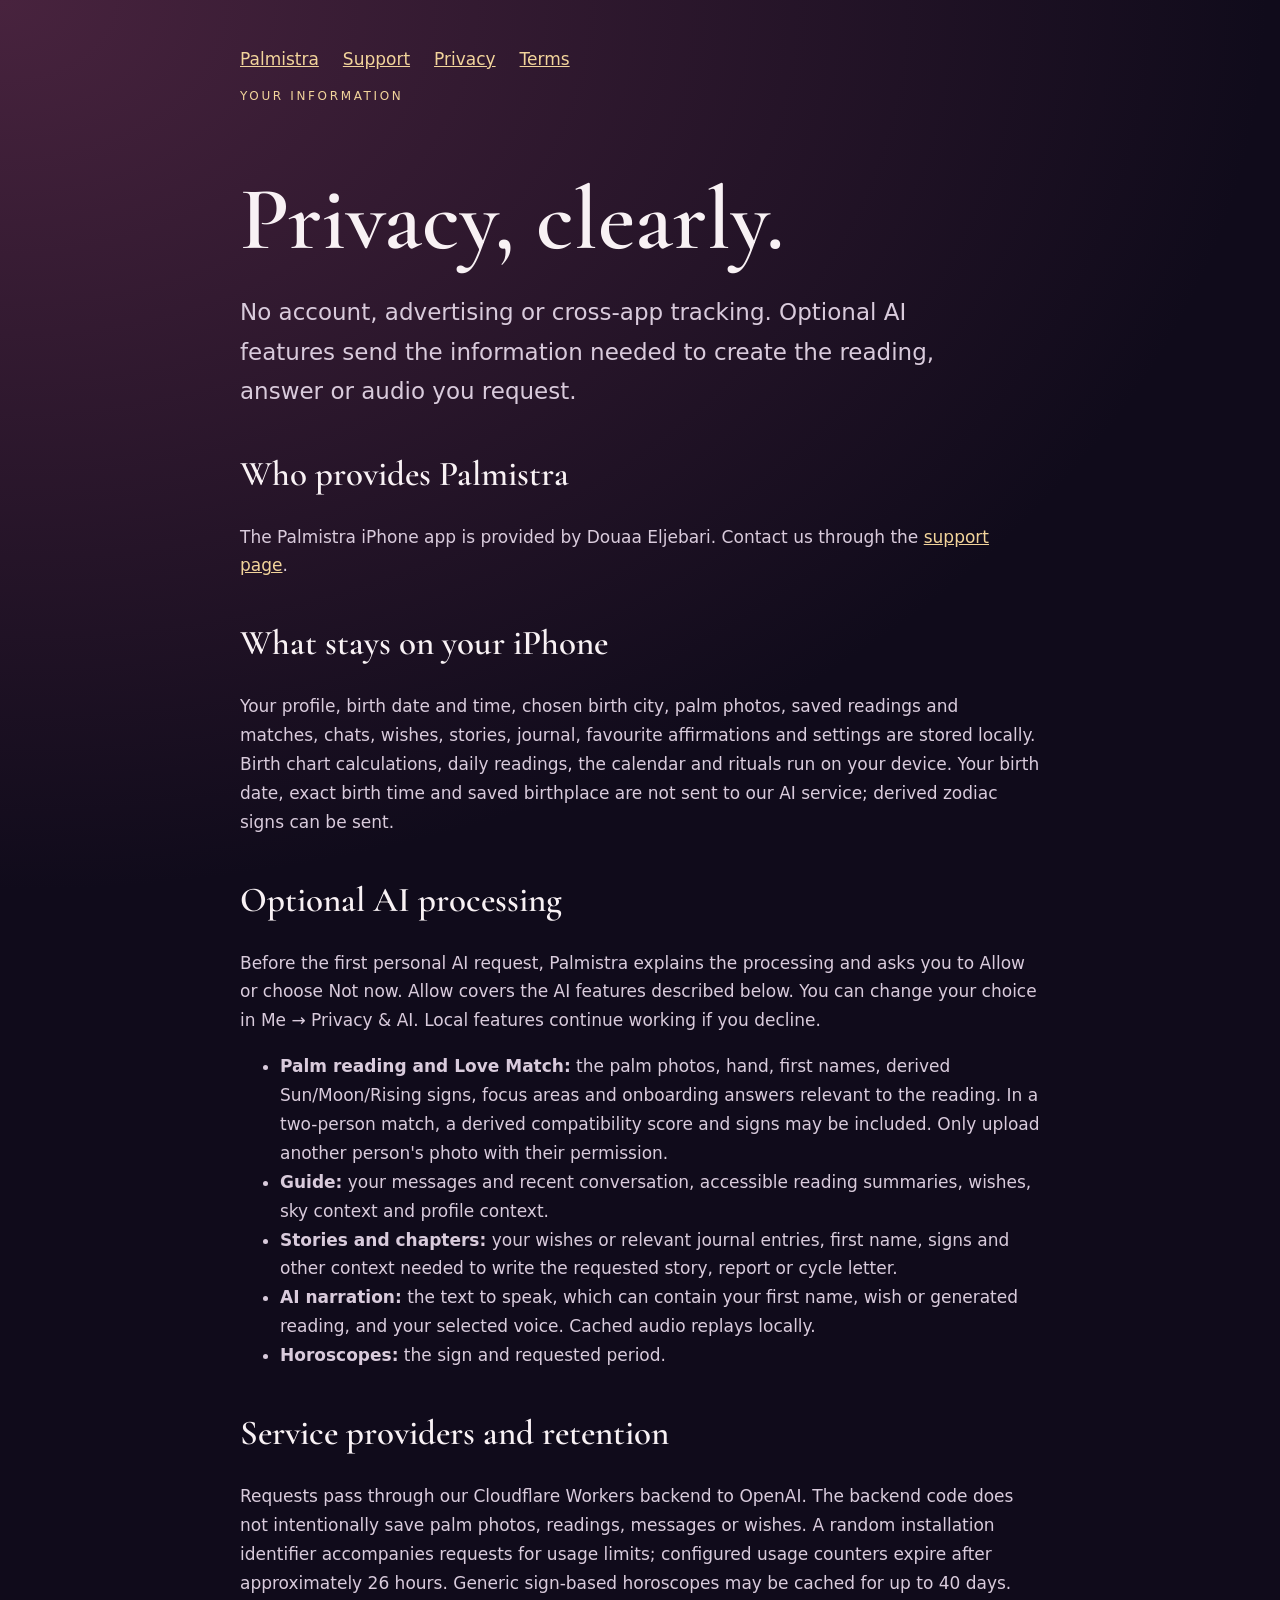
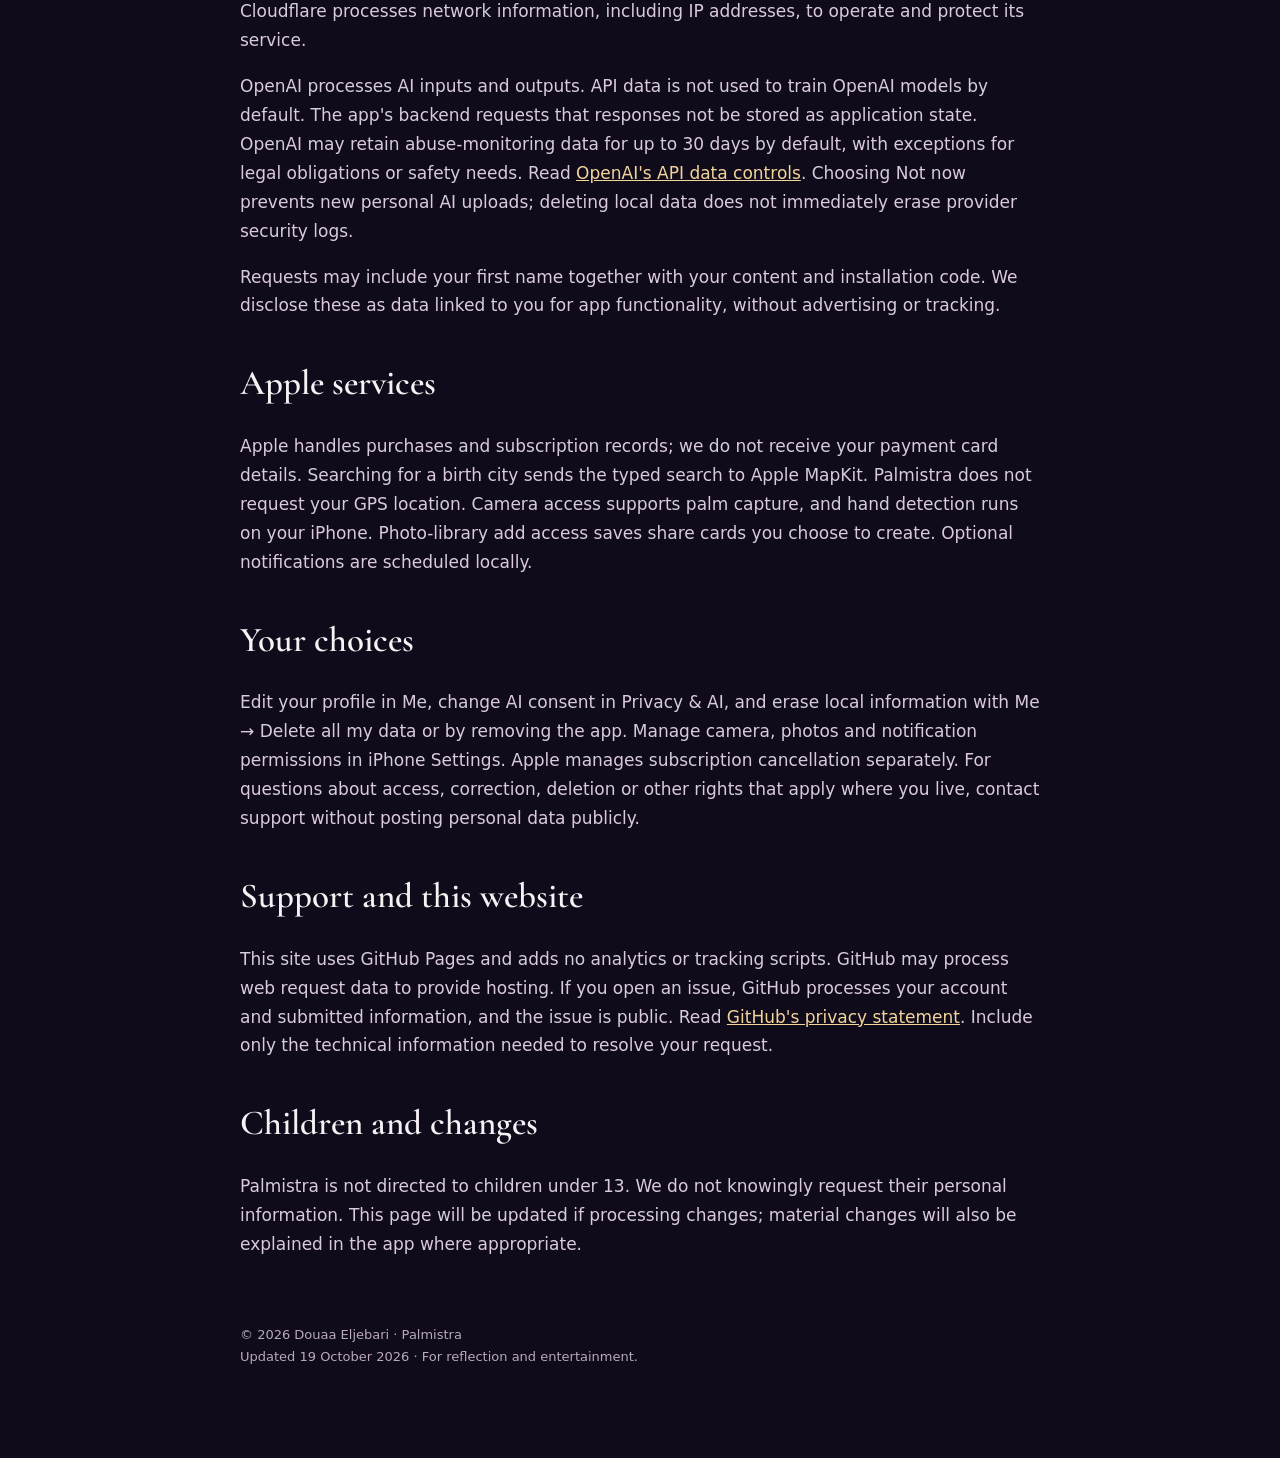
==== privacy.html @ 1ca02d77 "Publish Palmistra support and privacy pages" ====
<!doctype html><html lang="en"><head><meta charset="utf-8"><meta name="viewport" content="width=device-width,initial-scale=1"><meta name="description" content="Palmistra privacy policy: local information, optional AI processing, providers, retention and your choices."><title>Privacy Policy · Palmistra</title><link rel="stylesheet" href="style.css"><link rel="canonical" href="https://zero-was-here.github.io/palmistra-support/privacy.html"></head><body><main><nav><a href="index.html">Palmistra</a><a href="support.html">Support</a><a href="privacy.html">Privacy</a><a href="terms.html">Terms</a></nav><p class="eyebrow">YOUR INFORMATION</p><h1>Privacy, clearly.</h1><p class="lead">No account, advertising or cross-app tracking. Optional AI features send the information needed to create the reading, answer or audio you request.</p><h2>Who provides Palmistra</h2><p>The Palmistra iPhone app is provided by Douaa Eljebari. Contact us through the <a href="support.html">support page</a>.</p><h2>What stays on your iPhone</h2><p>Your profile, birth date and time, chosen birth city, palm photos, saved readings and matches, chats, wishes, stories, journal, favourite affirmations and settings are stored locally. Birth chart calculations, daily readings, the calendar and rituals run on your device. Your birth date, exact birth time and saved birthplace are not sent to our AI service; derived zodiac signs can be sent.</p><h2>Optional AI processing</h2><p>Before the first personal AI request, Palmistra explains the processing and asks you to Allow or choose Not now. Allow covers the AI features described below. You can change your choice in Me → Privacy &amp; AI. Local features continue working if you decline.</p><ul><li><strong>Palm reading and Love Match:</strong> the palm photos, hand, first names, derived Sun/Moon/Rising signs, focus areas and onboarding answers relevant to the reading. In a two-person match, a derived compatibility score and signs may be included. Only upload another person's photo with their permission.</li><li><strong>Guide:</strong> your messages and recent conversation, accessible reading summaries, wishes, sky context and profile context.</li><li><strong>Stories and chapters:</strong> your wishes or relevant journal entries, first name, signs and other context needed to write the requested story, report or cycle letter.</li><li><strong>AI narration:</strong> the text to speak, which can contain your first name, wish or generated reading, and your selected voice. Cached audio replays locally.</li><li><strong>Horoscopes:</strong> the sign and requested period.</li></ul><h2>Service providers and retention</h2><p>Requests pass through our Cloudflare Workers backend to OpenAI. The backend code does not intentionally save palm photos, readings, messages or wishes. A random installation identifier accompanies requests for usage limits; configured usage counters expire after approximately 26 hours. Generic sign-based horoscopes may be cached for up to 40 days. Cloudflare processes network information, including IP addresses, to operate and protect its service.</p><p>OpenAI processes AI inputs and outputs. API data is not used to train OpenAI models by default. The app's backend requests that responses not be stored as application state. OpenAI may retain abuse-monitoring data for up to 30 days by default, with exceptions for legal obligations or safety needs. Read <a href="https://developers.openai.com/api/docs/guides/your-data">OpenAI's API data controls</a>. Choosing Not now prevents new personal AI uploads; deleting local data does not immediately erase provider security logs.</p><p>Requests may include your first name together with your content and installation code. We disclose these as data linked to you for app functionality, without advertising or tracking.</p><h2>Apple services</h2><p>Apple handles purchases and subscription records; we do not receive your payment card details. Searching for a birth city sends the typed search to Apple MapKit. Palmistra does not request your GPS location. Camera access supports palm capture, and hand detection runs on your iPhone. Photo-library add access saves share cards you choose to create. Optional notifications are scheduled locally.</p><h2>Your choices</h2><p>Edit your profile in Me, change AI consent in Privacy &amp; AI, and erase local information with Me → Delete all my data or by removing the app. Manage camera, photos and notification permissions in iPhone Settings. Apple manages subscription cancellation separately. For questions about access, correction, deletion or other rights that apply where you live, contact support without posting personal data publicly.</p><h2>Support and this website</h2><p>This site uses GitHub Pages and adds no analytics or tracking scripts. GitHub may process web request data to provide hosting. If you open an issue, GitHub processes your account and submitted information, and the issue is public. Read <a href="https://docs.github.com/en/site-policy/privacy-policies/github-general-privacy-statement">GitHub's privacy statement</a>. Include only the technical information needed to resolve your request.</p><h2>Children and changes</h2><p>Palmistra is not directed to children under 13. We do not knowingly request their personal information. This page will be updated if processing changes; material changes will also be explained in the app where appropriate.</p><footer>© 2026 Douaa Eljebari · Palmistra<br>Updated 19 October 2026 · For reflection and entertainment.</footer></main></body></html>
---- style.css ----
@font-face{font-family:Display;src:url(assets/CormorantGaramond-SemiBold.ttf)}:root{color-scheme:dark}*{box-sizing:border-box}body{margin:0;background:#100b1b radial-gradient(ellipse at top left,#48233e,transparent 70%) fixed;color:#f8f1f4;font:17px/1.7 system-ui,sans-serif}main{max-width:850px;margin:auto;padding:45px 25px 90px}nav{display:flex;gap:24px;flex-wrap:wrap}a{color:#f2d49b}h1,h2{font-family:Display,serif;font-weight:600;line-height:1.08}h1{font-size:clamp(52px,9vw,90px);margin:65px 0 25px}h2{font-size:35px;margin-top:45px}p,li{color:#d9cbdc}.eyebrow{letter-spacing:.22em;font-size:12px;color:#f2d49b}.lead{font-size:23px;max-width:700px}.card{border:1px solid #66516d;padding:24px;border-radius:24px;background:#ffffff08}.button{display:inline-block;border-radius:30px;background:#f4e7d9;color:#21152b;text-decoration:none;padding:12px 24px;font-weight:650}footer{margin-top:65px;font-size:13px;color:#b8a9bd}
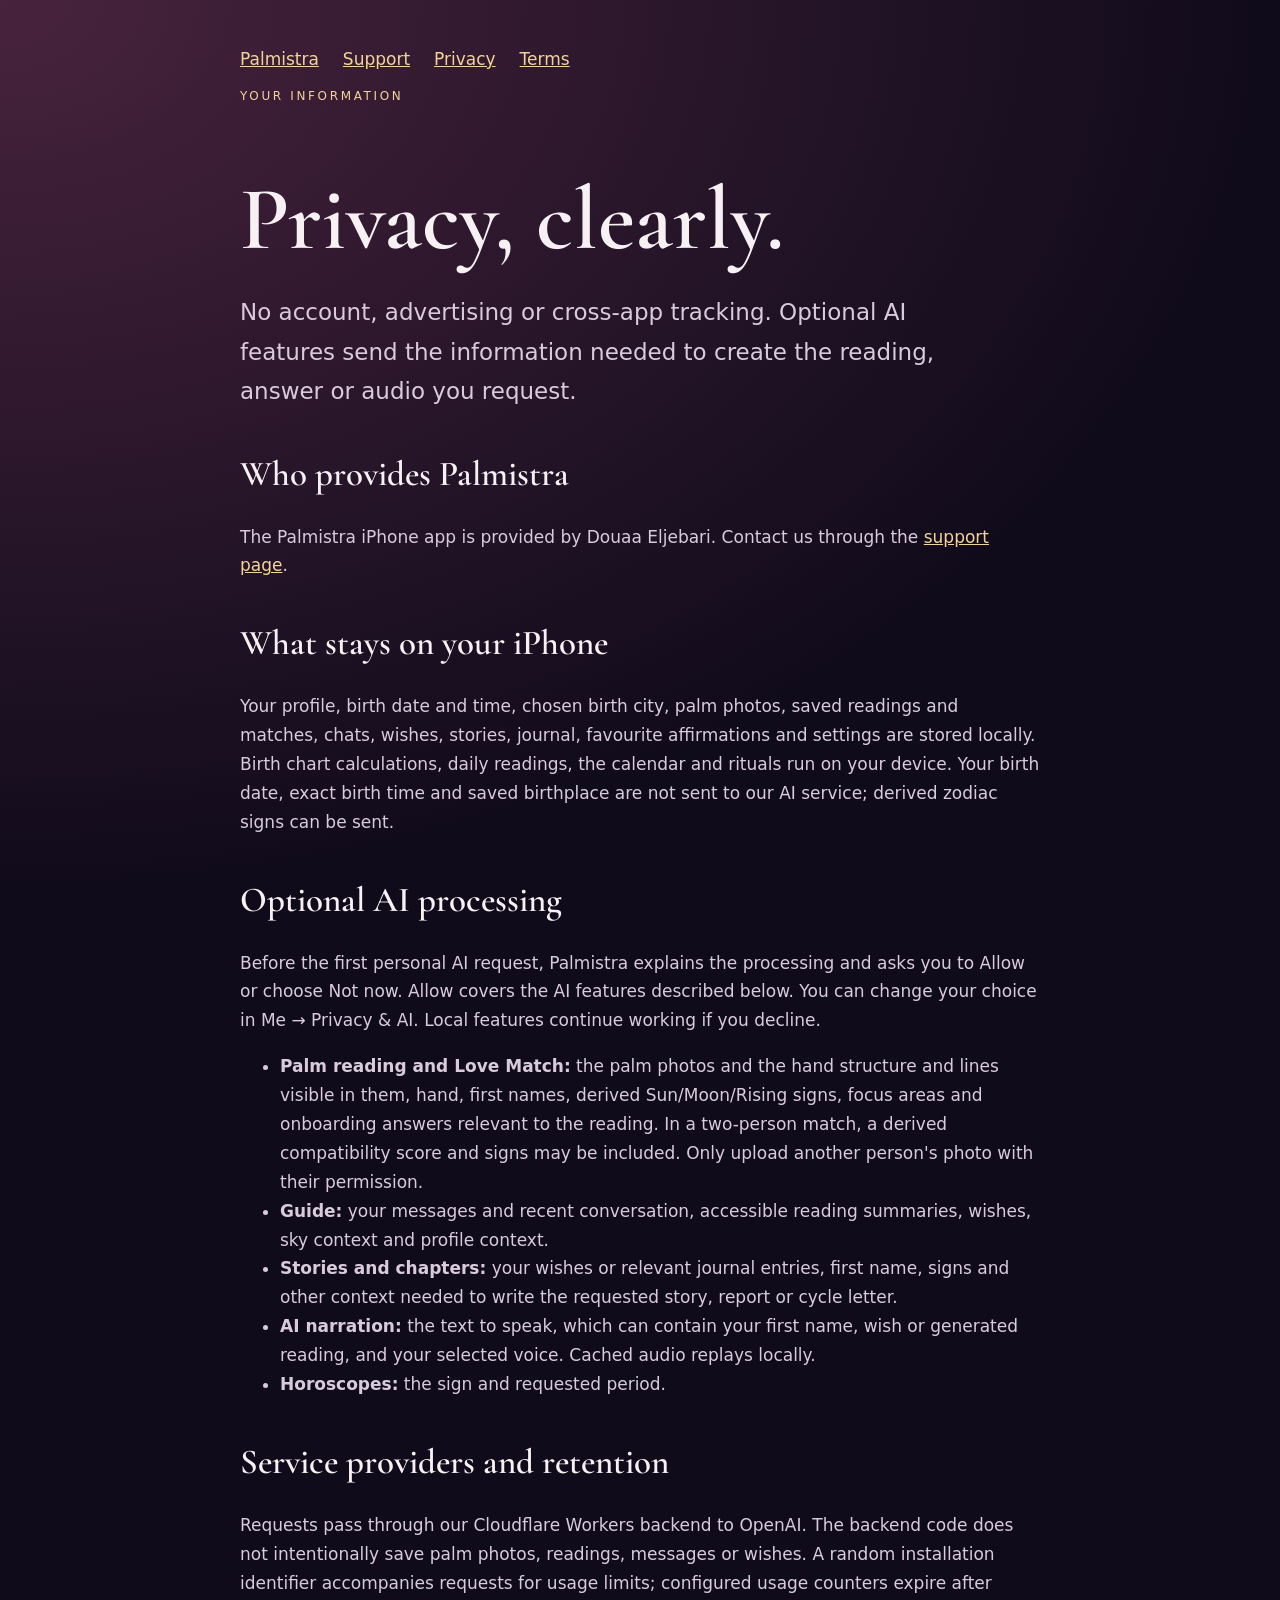
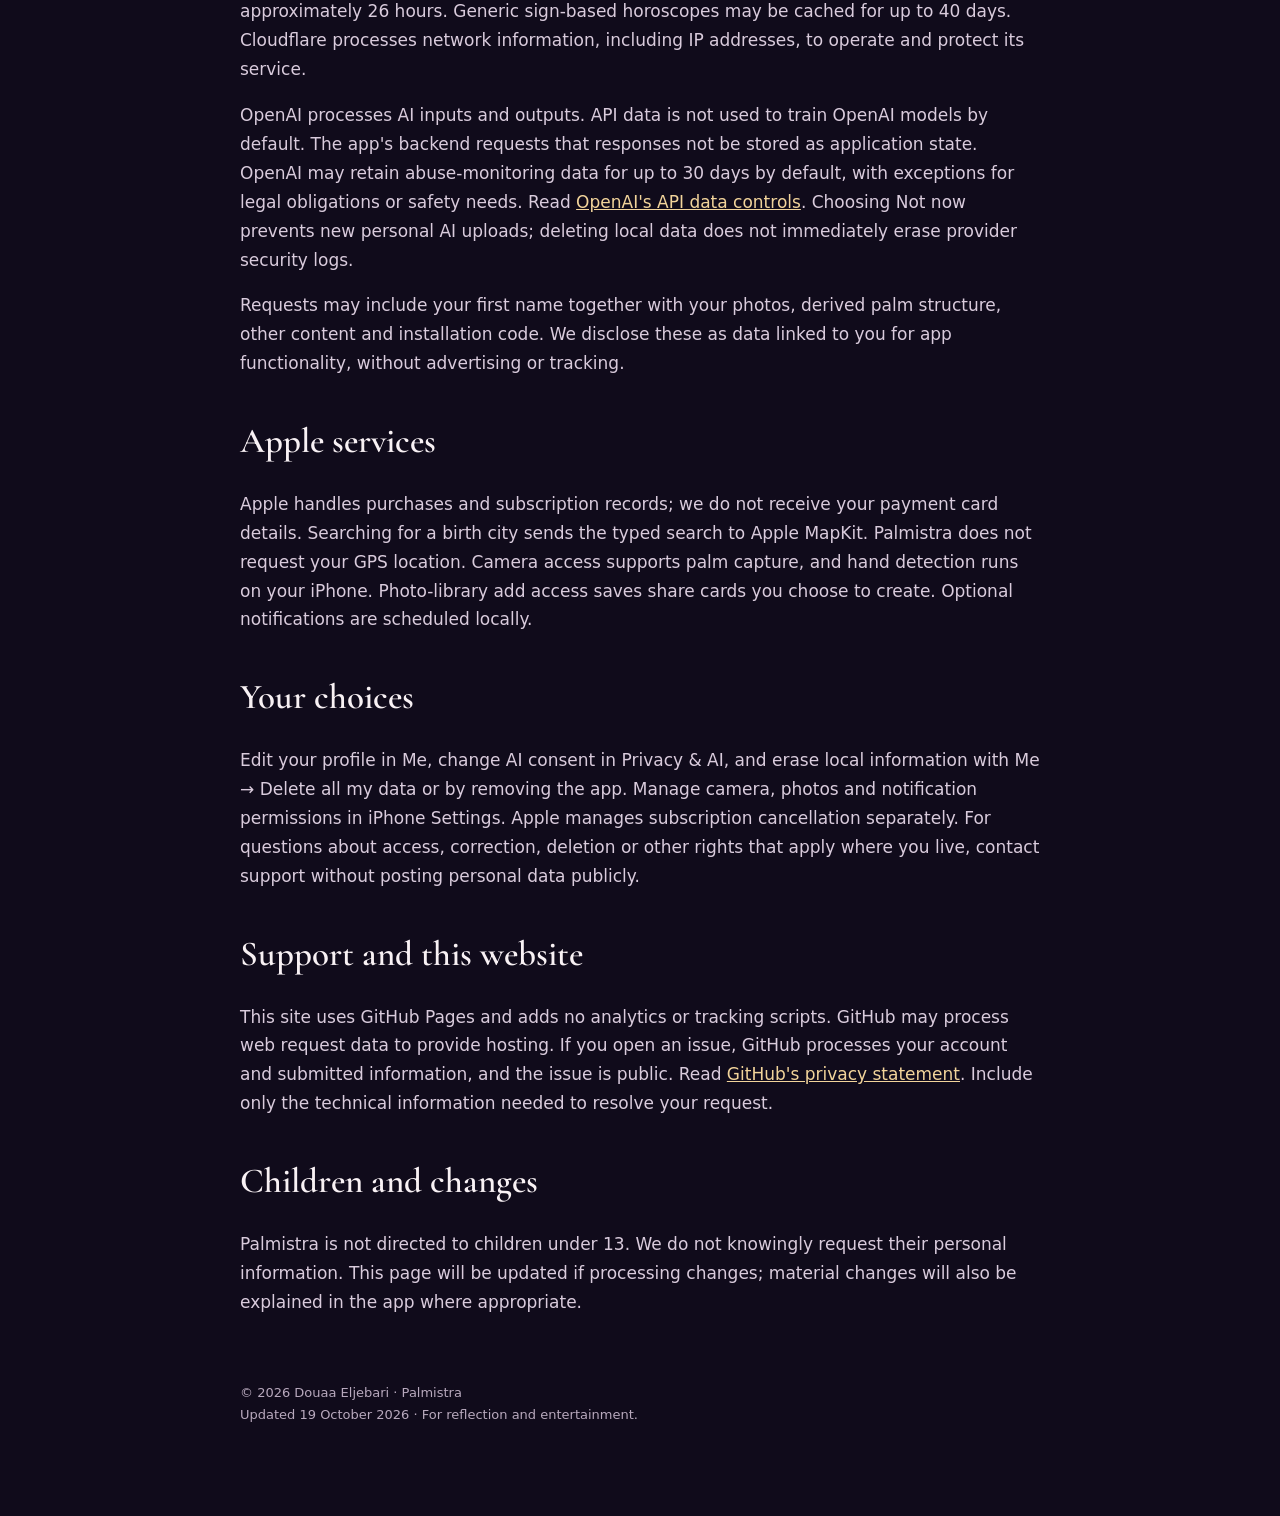
==== commit 6957eea0: "Clarify hand structure processed in palm readings" ====
--- a/privacy.html
+++ b/privacy.html
@@ -1 +1 @@
-<!doctype html><html lang="en"><head><meta charset="utf-8"><meta name="viewport" content="width=device-width,initial-scale=1"><meta name="description" content="Palmistra privacy policy: local information, optional AI processing, providers, retention and your choices."><title>Privacy Policy · Palmistra</title><link rel="stylesheet" href="style.css"><link rel="canonical" href="https://zero-was-here.github.io/palmistra-support/privacy.html"></head><body><main><nav><a href="index.html">Palmistra</a><a href="support.html">Support</a><a href="privacy.html">Privacy</a><a href="terms.html">Terms</a></nav><p class="eyebrow">YOUR INFORMATION</p><h1>Privacy, clearly.</h1><p class="lead">No account, advertising or cross-app tracking. Optional AI features send the information needed to create the reading, answer or audio you request.</p><h2>Who provides Palmistra</h2><p>The Palmistra iPhone app is provided by Douaa Eljebari. Contact us through the <a href="support.html">support page</a>.</p><h2>What stays on your iPhone</h2><p>Your profile, birth date and time, chosen birth city, palm photos, saved readings and matches, chats, wishes, stories, journal, favourite affirmations and settings are stored locally. Birth chart calculations, daily readings, the calendar and rituals run on your device. Your birth date, exact birth time and saved birthplace are not sent to our AI service; derived zodiac signs can be sent.</p><h2>Optional AI processing</h2><p>Before the first personal AI request, Palmistra explains the processing and asks you to Allow or choose Not now. Allow covers the AI features described below. You can change your choice in Me → Privacy &amp; AI. Local features continue working if you decline.</p><ul><li><strong>Palm reading and Love Match:</strong> the palm photos, hand, first names, derived Sun/Moon/Rising signs, focus areas and onboarding answers relevant to the reading. In a two-person match, a derived compatibility score and signs may be included. Only upload another person's photo with their permission.</li><li><strong>Guide:</strong> your messages and recent conversation, accessible reading summaries, wishes, sky context and profile context.</li><li><strong>Stories and chapters:</strong> your wishes or relevant journal entries, first name, signs and other context needed to write the requested story, report or cycle letter.</li><li><strong>AI narration:</strong> the text to speak, which can contain your first name, wish or generated reading, and your selected voice. Cached audio replays locally.</li><li><strong>Horoscopes:</strong> the sign and requested period.</li></ul><h2>Service providers and retention</h2><p>Requests pass through our Cloudflare Workers backend to OpenAI. The backend code does not intentionally save palm photos, readings, messages or wishes. A random installation identifier accompanies requests for usage limits; configured usage counters expire after approximately 26 hours. Generic sign-based horoscopes may be cached for up to 40 days. Cloudflare processes network information, including IP addresses, to operate and protect its service.</p><p>OpenAI processes AI inputs and outputs. API data is not used to train OpenAI models by default. The app's backend requests that responses not be stored as application state. OpenAI may retain abuse-monitoring data for up to 30 days by default, with exceptions for legal obligations or safety needs. Read <a href="https://developers.openai.com/api/docs/guides/your-data">OpenAI's API data controls</a>. Choosing Not now prevents new personal AI uploads; deleting local data does not immediately erase provider security logs.</p><p>Requests may include your first name together with your content and installation code. We disclose these as data linked to you for app functionality, without advertising or tracking.</p><h2>Apple services</h2><p>Apple handles purchases and subscription records; we do not receive your payment card details. Searching for a birth city sends the typed search to Apple MapKit. Palmistra does not request your GPS location. Camera access supports palm capture, and hand detection runs on your iPhone. Photo-library add access saves share cards you choose to create. Optional notifications are scheduled locally.</p><h2>Your choices</h2><p>Edit your profile in Me, change AI consent in Privacy &amp; AI, and erase local information with Me → Delete all my data or by removing the app. Manage camera, photos and notification permissions in iPhone Settings. Apple manages subscription cancellation separately. For questions about access, correction, deletion or other rights that apply where you live, contact support without posting personal data publicly.</p><h2>Support and this website</h2><p>This site uses GitHub Pages and adds no analytics or tracking scripts. GitHub may process web request data to provide hosting. If you open an issue, GitHub processes your account and submitted information, and the issue is public. Read <a href="https://docs.github.com/en/site-policy/privacy-policies/github-general-privacy-statement">GitHub's privacy statement</a>. Include only the technical information needed to resolve your request.</p><h2>Children and changes</h2><p>Palmistra is not directed to children under 13. We do not knowingly request their personal information. This page will be updated if processing changes; material changes will also be explained in the app where appropriate.</p><footer>© 2026 Douaa Eljebari · Palmistra<br>Updated 19 October 2026 · For reflection and entertainment.</footer></main></body></html>+<!doctype html><html lang="en"><head><meta charset="utf-8"><meta name="viewport" content="width=device-width,initial-scale=1"><meta name="description" content="Palmistra privacy policy: local information, optional AI processing, providers, retention and your choices."><title>Privacy Policy · Palmistra</title><link rel="stylesheet" href="style.css"><link rel="canonical" href="https://zero-was-here.github.io/palmistra-support/privacy.html"></head><body><main><nav><a href="index.html">Palmistra</a><a href="support.html">Support</a><a href="privacy.html">Privacy</a><a href="terms.html">Terms</a></nav><p class="eyebrow">YOUR INFORMATION</p><h1>Privacy, clearly.</h1><p class="lead">No account, advertising or cross-app tracking. Optional AI features send the information needed to create the reading, answer or audio you request.</p><h2>Who provides Palmistra</h2><p>The Palmistra iPhone app is provided by Douaa Eljebari. Contact us through the <a href="support.html">support page</a>.</p><h2>What stays on your iPhone</h2><p>Your profile, birth date and time, chosen birth city, palm photos, saved readings and matches, chats, wishes, stories, journal, favourite affirmations and settings are stored locally. Birth chart calculations, daily readings, the calendar and rituals run on your device. Your birth date, exact birth time and saved birthplace are not sent to our AI service; derived zodiac signs can be sent.</p><h2>Optional AI processing</h2><p>Before the first personal AI request, Palmistra explains the processing and asks you to Allow or choose Not now. Allow covers the AI features described below. You can change your choice in Me → Privacy &amp; AI. Local features continue working if you decline.</p><ul><li><strong>Palm reading and Love Match:</strong> the palm photos and the hand structure and lines visible in them, hand, first names, derived Sun/Moon/Rising signs, focus areas and onboarding answers relevant to the reading. In a two-person match, a derived compatibility score and signs may be included. Only upload another person's photo with their permission.</li><li><strong>Guide:</strong> your messages and recent conversation, accessible reading summaries, wishes, sky context and profile context.</li><li><strong>Stories and chapters:</strong> your wishes or relevant journal entries, first name, signs and other context needed to write the requested story, report or cycle letter.</li><li><strong>AI narration:</strong> the text to speak, which can contain your first name, wish or generated reading, and your selected voice. Cached audio replays locally.</li><li><strong>Horoscopes:</strong> the sign and requested period.</li></ul><h2>Service providers and retention</h2><p>Requests pass through our Cloudflare Workers backend to OpenAI. The backend code does not intentionally save palm photos, readings, messages or wishes. A random installation identifier accompanies requests for usage limits; configured usage counters expire after approximately 26 hours. Generic sign-based horoscopes may be cached for up to 40 days. Cloudflare processes network information, including IP addresses, to operate and protect its service.</p><p>OpenAI processes AI inputs and outputs. API data is not used to train OpenAI models by default. The app's backend requests that responses not be stored as application state. OpenAI may retain abuse-monitoring data for up to 30 days by default, with exceptions for legal obligations or safety needs. Read <a href="https://developers.openai.com/api/docs/guides/your-data">OpenAI's API data controls</a>. Choosing Not now prevents new personal AI uploads; deleting local data does not immediately erase provider security logs.</p><p>Requests may include your first name together with your photos, derived palm structure, other content and installation code. We disclose these as data linked to you for app functionality, without advertising or tracking.</p><h2>Apple services</h2><p>Apple handles purchases and subscription records; we do not receive your payment card details. Searching for a birth city sends the typed search to Apple MapKit. Palmistra does not request your GPS location. Camera access supports palm capture, and hand detection runs on your iPhone. Photo-library add access saves share cards you choose to create. Optional notifications are scheduled locally.</p><h2>Your choices</h2><p>Edit your profile in Me, change AI consent in Privacy &amp; AI, and erase local information with Me → Delete all my data or by removing the app. Manage camera, photos and notification permissions in iPhone Settings. Apple manages subscription cancellation separately. For questions about access, correction, deletion or other rights that apply where you live, contact support without posting personal data publicly.</p><h2>Support and this website</h2><p>This site uses GitHub Pages and adds no analytics or tracking scripts. GitHub may process web request data to provide hosting. If you open an issue, GitHub processes your account and submitted information, and the issue is public. Read <a href="https://docs.github.com/en/site-policy/privacy-policies/github-general-privacy-statement">GitHub's privacy statement</a>. Include only the technical information needed to resolve your request.</p><h2>Children and changes</h2><p>Palmistra is not directed to children under 13. We do not knowingly request their personal information. This page will be updated if processing changes; material changes will also be explained in the app where appropriate.</p><footer>© 2026 Douaa Eljebari · Palmistra<br>Updated 19 October 2026 · For reflection and entertainment.</footer></main></body></html>
